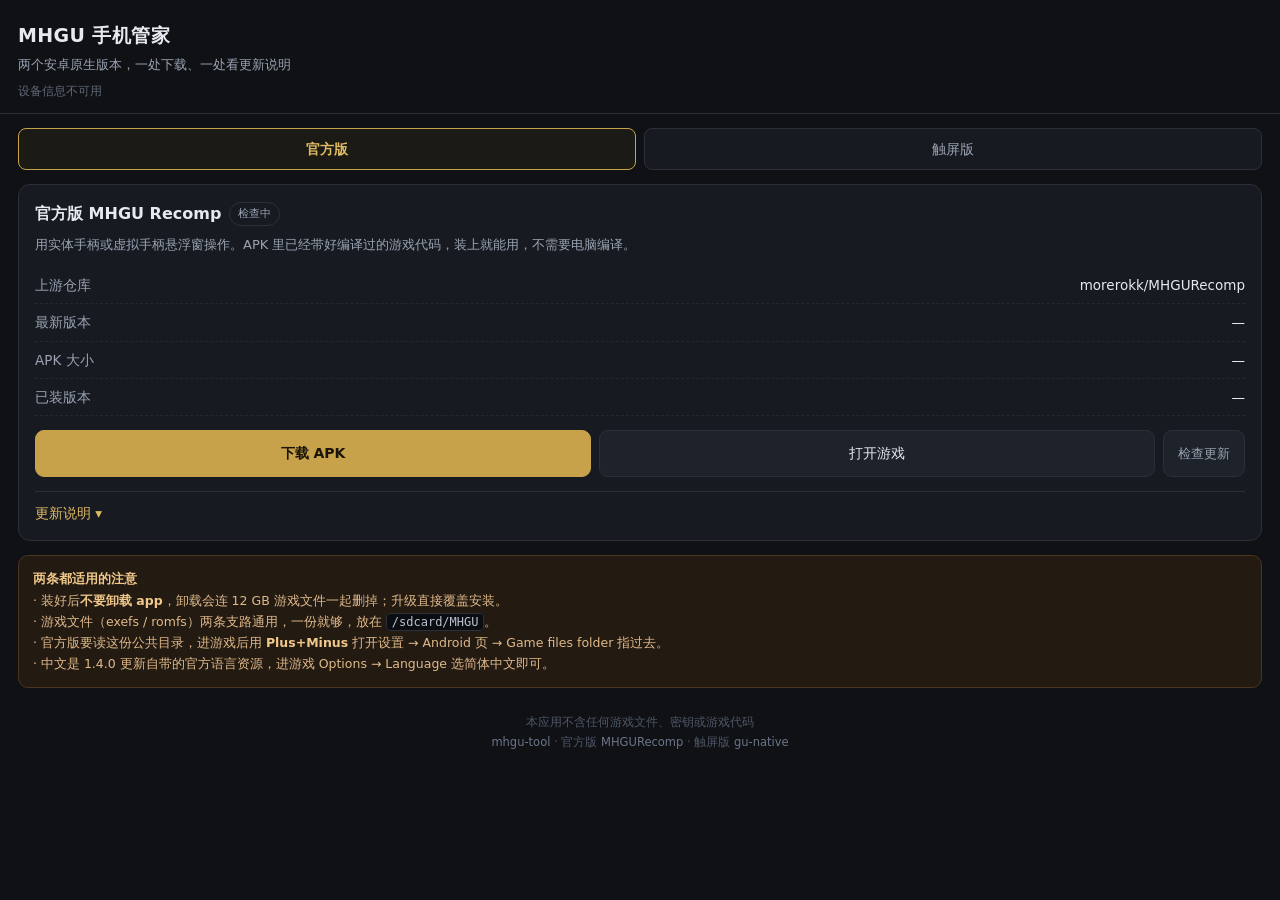
==== app/app/www/index.html @ 44de8ff8 "新增手机端管家 APK（app/） - WebView 壳，40 KB：双分支面板、中文更新说明、下载 APK、游戏文件夹体检、唤起 Termux - 无 Gradle 构建：aapt2 → java" ====
<!DOCTYPE html>
<html lang="zh-CN">
<head>
<meta charset="utf-8">
<meta name="viewport" content="width=device-width,initial-scale=1,viewport-fit=cover">
<title>MHGU 手机管家</title>
<link rel="stylesheet" href="style.css">
</head>
<body>

<div class="hd">
  <h1>MHGU 手机管家</h1>
  <div class="sub">两个安卓原生版本，一处下载、一处看更新说明</div>
  <div class="dev" id="dev">读取设备信息…</div>
</div>

<div class="tabs">
  <div class="tab on" id="tabOfficial" onclick="switchTab('official')">官方版</div>
  <div class="tab" id="tabTouch" onclick="switchTab('touch')">触屏版</div>
</div>

<!-- ==================== 官方版 ==================== -->
<div class="card" id="cardOfficial">
  <div class="title"><b id="offTitle">官方版 MHGU Recomp</b><span class="badge" id="offBadge">检查中</span></div>
  <div class="desc">用实体手柄或虚拟手柄悬浮窗操作。APK 里已经带好编译过的游戏代码，装上就能用，不需要电脑编译。</div>
  <div class="kv"><span>上游仓库</span><span>morerokk/MHGURecomp</span></div>
  <div class="kv"><span>最新版本</span><span id="offVer">—</span></div>
  <div class="kv"><span>APK 大小</span><span id="offSize">—</span></div>
  <div class="kv"><span>已装版本</span><span id="offInstalled">—</span></div>
  <div class="btns">
    <button class="pri" id="offDl" onclick="doDownload('official')">下载 APK</button>
    <button onclick="App.openApp('official')">打开游戏</button>
    <button class="ghost" onclick="checkRelease('official')">检查更新</button>
  </div>
  <div class="notes">
    <summary onclick="toggleNotes('off')">更新说明 ▾</summary>
    <div class="body" id="offNotes" style="display:none"></div>
  </div>
</div>

<!-- ==================== 触屏版 ==================== -->
<div class="card hide" id="cardTouch">
  <div class="title"><b>触屏版 gu-native</b><span class="badge" id="tchBadge">检查中</span></div>
  <div class="desc">完全为手机做的触控：固定摇杆、拖动转视角、怪物锁定、弓弩专用布局、按键可自定义。APK 只有 7 MB，因为它不含游戏代码。</div>
  <div class="kv"><span>上游仓库</span><span>khorne-hub/gu-native</span></div>
  <div class="kv"><span>最新版本</span><span id="tchVer">—</span></div>
  <div class="kv"><span>APK 大小</span><span id="tchSize">—</span></div>
  <div class="kv"><span>已装版本</span><span id="tchInstalled">—</span></div>
  <div class="kv"><span>游戏文件夹</span><span id="tchGameDir">—</span></div>
  <div class="kv"><span>游戏代码 so</span><span id="tchSo">—</span></div>
  <div class="btns">
    <button class="pri" id="tchDl" onclick="doDownload('touch')">下载 APK</button>
    <button onclick="App.openApp('touch')">打开游戏</button>
    <button class="ghost" onclick="checkRelease('touch')">检查更新</button>
  </div>
  <div class="notes">
    <summary onclick="toggleNotes('tch')">更新说明 ▾</summary>
    <div class="body" id="tchNotes" style="display:none"></div>
  </div>
</div>

<!-- ==================== so 编译 ==================== -->
<div class="card hide" id="cardBuild">
  <div class="title"><b>游戏代码（so）</b><span class="badge warn">实验性</span></div>
  <div class="desc">触屏版的 so 必须用你自己的游戏文件生成，不能用别人的。同一版本可一直复用，只有 gu-native 版本更新时才需要重做。</div>
  <div class="kv"><span>so 状态</span><span id="bSo">—</span></div>
  <div class="kv"><span>Termux</span><span id="bTermux">—</span></div>
  <div class="btns">
    <button class="pri" onclick="runTermux()">交给 Termux 编译</button>
    <button class="ghost" onclick="copyScript()">复制脚本</button>
  </div>
  <div class="hint">
    <b style="color:#d69b45">先说清代价：</b>手机编译要把 exefs 翻成 C 再用 clang 编译，实测在 PC 上是 6 分钟，
    手机上通常 40–70 分钟，峰值需要约 3 GB 空闲空间，且会明显发热。编译期间别锁屏。
    如果你有电脑，用 <code>mhgu-tool</code> 编一次再把 so 拷过来更快也更稳。
  </div>
  <details style="margin-top:12px">
    <summary style="cursor:pointer;color:#e0bb63;font-size:13.5px">Termux 准备步骤（点开）</summary>
    <div class="hint" style="margin-top:8px">
      1. 装 Termux（F-Droid 版，不要用 Play 商店的旧版）<br>
      2. Termux 里执行 <code>pkg install -y python clang lz4</code><br>
      3. 新建 <code>~/.termux/termux.properties</code>，写入 <code>allow-external-apps=true</code>，然后执行 <code>termux-reload-settings</code><br>
      4. 回到这里点「交给 Termux 编译」
    </div>
  </details>
  <pre id="scriptBox" style="display:none;margin-top:10px"></pre>
</div>

<div class="warnbox">
  <b>两条都适用的注意</b><br>
  · 装好后<b>不要卸载 app</b>，卸载会连 12 GB 游戏文件一起删掉；升级直接覆盖安装。<br>
  · 游戏文件（exefs / romfs）两条支路通用，一份就够，放在 <code>/sdcard/MHGU</code>。<br>
  · 官方版要读这份公共目录，进游戏后用 <b>Plus+Minus</b> 打开设置 → Android 页 → Game files folder 指过去。<br>
  · 中文是 1.4.0 更新自带的官方语言资源，进游戏 Options → Language 选简体中文即可。
</div>

<div class="foot">
  本应用不含任何游戏文件、密钥或游戏代码<br>
  <a href="https://github.com/biigdrong/mhgu-tool">mhgu-tool</a> ·
  官方版 <a href="https://github.com/morerokk/MHGURecomp">MHGURecomp</a> ·
  触屏版 <a href="https://github.com/khorne-hub/gu-native">gu-native</a>
</div>

<script>
var B = {
  official: { name:"官方版 MHGU Recomp", pkg:"io.github.morerokk.mhgurecomp", repo:"morerokk/MHGURecomp" },
  touch:    { name:"触屏版 gu-native",  pkg:"com.mhgu.recomp",              repo:"khorne-hub/gu-native" }
};
var REL = { official:null, touch:null };
var CUR = "official";

function $(id){ return document.getElementById(id); }
function mb(n){ return n ? (n/1048576).toFixed(1)+" MB" : "—"; }

function switchTab(k){
  CUR = k;
  $("tabOfficial").className = "tab" + (k==="official" ? " on" : "");
  $("tabTouch").className    = "tab" + (k==="touch" ? " on" : "");
  $("cardOfficial").className = "card" + (k==="official" ? "" : " hide");
  $("cardTouch").className    = "card" + (k==="touch" ? "" : " hide");
  $("cardBuild").className    = "card" + (k==="touch" ? "" : " hide");
}

function toggleNotes(p){
  var el = $(p + "Notes");
  el.style.display = el.style.display === "none" ? "block" : "none";
}

/* ---------------- 设备与安装状态 ---------------- */
function boot(){
  try {
    var d = JSON.parse(App.deviceInfo());
    $("dev").textContent = d.brand + " " + d.model + " · Android " + d.release +
      " (" + d.sdk + ") · " + (d.abis||[]).join("/") + " · 剩余 " + d.freeGB + " GB";
  } catch(e) { $("dev").textContent = "设备信息不可用"; }
  refreshInstalled();
  refreshGameDir();
  var hasT = false;
  try { hasT = App.hasTermux(); } catch(e) {}
  $("bTermux").innerHTML = hasT
    ? '<span style="color:#4ea87a">已安装</span>'
    : '<span style="color:#cf5c5c">未安装</span>';
  checkRelease("official");
  checkRelease("touch");
}

function refreshInstalled(){
  try {
    var i = JSON.parse(App.installed());
    var o = i.official || {}, t = i.touch || {};
    $("offInstalled").innerHTML = o.installed
      ? '<span style="color:#4ea87a">已装 v' + o.ver + '</span>' : "未安装";
    $("tchInstalled").innerHTML = t.installed
      ? '<span style="color:#4ea87a">已装 v' + t.ver + '</span>' : "未安装";
    $("offBadge").className = "badge " + (o.installed ? "ok" : "");
    $("offBadge").textContent = o.installed ? "已装" : "未装";
    $("tchBadge").className = "badge " + (t.installed ? "ok" : "");
    $("tchBadge").textContent = t.installed ? "已装" : "未装";
  } catch(e) {}
}

function refreshGameDir(){
  try {
    var g = JSON.parse(App.gameDirState());
    var ok = g.exefs && g.romfs;
    $("tchGameDir").innerHTML = g.exists
      ? (ok ? '<span style="color:#4ea87a">完整</span>' : '<span style="color:#d69b45">不完整</span>')
      : '<span style="color:#cf5c5c">没有</span> ' + g.path;
    $("tchSo").innerHTML = g.so
      ? '<span style="color:#4ea87a">已有 ' + g.soMB + ' MB</span>'
      : '<span style="color:#cf5c5c">缺，需要生成</span>';
    $("bSo").innerHTML = g.so
      ? '<span style="color:#4ea87a">已有 ' + g.soMB + ' MB</span>' + (g.soId ? ' · id ' + g.soId : '')
      : '<span style="color:#cf5c5c">缺</span>';
  } catch(e) {}
}

/* ---------------- 版本查询 ---------------- */
function checkRelease(k){
  try { App.fetchRelease(k); } catch(e) {}
}

window.__onRelease = function(branch, r){
  REL[branch] = r;
  var pf = branch === "official" ? "off" : "tch";
  if (!r.ok){
    $(pf + "Ver").innerHTML = '<span style="color:#cf5c5c">查询失败</span>';
    $(pf + "Notes").innerHTML = "取不到 GitHub 数据：" + (r.error||"") +
      "\n\n可以点「下载 APK」直接下最新版，或到浏览器打开仓库页面。";
    return;
  }
  var apk = (r.assets && r.assets[0]) || null;
  $(pf + "Ver").innerHTML = r.tag + (r.prerelease ? ' <span class="badge warn">预发布</span>' : '');
  $(pf + "Size").textContent = apk ? mb(apk.size) : "—";
  var zh = branch === "official" ? ZH_OFFICIAL : ZH_TOUCH;
  $(pf + "Notes").innerHTML = '<div class="zh">' + zh + '</div>' + esc(r.notes || "（这个版本没有写说明）");
  var btn = $(pf === "off" ? "offDl" : "tchDl");
  btn.disabled = !apk;
  btn.textContent = apk ? ("下载 " + r.tag) : "暂无 APK";
};

function esc(s){
  return String(s).replace(/&/g,"&amp;").replace(/</g,"&lt;").replace(/>/g,"&gt;");
}

/* ---------------- 下载 ---------------- */
function doDownload(branch){
  var r = REL[branch];
  if (!r || !r.ok || !r.assets || !r.assets.length){
    App.toast("还没拿到版本信息，稍等或先检查更新");
    return;
  }
  var a = r.assets[0];
  App.downloadApk(a.url, a.name);
  $("offDl").disabled = $("tchDl").disabled = true;
}

window.__onDownload = function(r){
  $("offDl").disabled = $("tchDl").disabled = false;
  if (r.ok){
    App.toast("已开始下载 " + r.name + "，看通知栏进度");
  } else {
    App.toast("下载失败：" + (r.error||""));
  }
};

/* ---------------- Termux 编译 ---------------- */
function buildScript(){
  return [
    "set -e",
    "echo '== MHGU so 编译开始 =='",
    "command -v clang >/dev/null 2>&1 || pkg install -y clang python lz4",
    "python -c 'import lz4' 2>/dev/null || pip install lz4",
    "[ -d ~/gu-native ] || (cd ~ && curl -sLO https://github.com/khorne-hub/gu-native/archive/refs/heads/main.zip && unzip -oq main.zip && mv gu-native-main gu-native && rm -f main.zip)",
    "cd ~/gu-native",
    "echo '阶段 1/2：把 ARM 代码翻成 C（最慢，耐心等）'",
    "python tools/gen.py sdk /sdcard/MHGU/exefs/sdk 0x02400000 /sdcard/MHGU/_gen/sdk --hle runtime/hle/hle_symbols.txt",
    "python tools/gen.py main /sdcard/MHGU/exefs/main 0x00200000 /sdcard/MHGU/_gen/main",
    "echo '阶段 2/2：clang 编译（同样很久）'",
    "echo '提示：官方 build_game.py 只认 x86_64 主机，所以这里用 Termux 自带 clang 手工编译'",
    "echo '如需完整参数与链接步骤，见 https://github.com/biigdrong/mhgu-tool 的 README'",
    "echo '== 生成到 /sdcard/MHGU/_gen，若你不想手工完成剩余编译，请在 PC 上用 mhgu-tool 走一遍 =='"
  ].join("\n");
}

function runTermux(){
  App.runInTermux(buildScript());
}

function copyScript(){
  var s = buildScript();
  $("scriptBox").style.display = "block";
  $("scriptBox").textContent = s;
  App.copyToClipboard(s);
}

var ZH_OFFICIAL = "本版要点（中文摘要）：安卓端新增两种取文件方式——把文件导入 app 私有目录，或直接读取你选的文件夹（SD 卡、U 盘都行，不占双份空间）；新增 Android 设置页，可导入导出存档、单独指定存档目录、导入 mod 压缩包、随时更换游戏文件夹；崩溃时可直接分享 log.txt；容错 Linux 下 Yuzu 解出的大写 NativeNX 目录；mod 支持只替换 .arc 里的部分条目；新增 Android TV / Shield TV 支持。";
var ZH_TOUCH = "本版要点（中文摘要）：修复小怪同步相关的联机问题；修复伤害显示等 Forge mod 导致的崩溃；新增 module 机制，让 mod 能以原生方式扩展运行时（为 FSR 4 之类铺路）。触控本身包含固定摇杆、全屏拖动转视角、怪物锁定跟随、弓弩专用布局、物品栏滑动、狩猎技面板、按键编辑器与自定义组合键。";

boot();
</script>
</body>
</html>
---- app/app/www/style.css ----
:root{
  --bg:#0f1115; --panel:#171a21; --panel2:#1e222b; --line:#2a2f3a;
  --text:#e6e9ef; --dim:#9aa3b2; --accent:#c8a24a; --accent2:#e0bb63;
  --ok:#4ea87a; --bad:#cf5c5c; --warn:#d69b45;
}
*{box-sizing:border-box;-webkit-tap-highlight-color:transparent}
html,body{margin:0;padding:0;background:var(--bg);color:var(--text);overflow-x:hidden;
  font:15px/1.65 -apple-system,"Noto Sans SC","Microsoft YaHei",system-ui,sans-serif}
body{padding:0 0 40px}
.hd{padding:20px 18px 12px;border-bottom:1px solid var(--line)}
.hd h1{font-size:19px;margin:0 0 4px;font-weight:600;letter-spacing:.4px}
.hd .sub{color:var(--dim);font-size:12.5px}
.hd .dev{color:#5f6877;font-size:11.5px;margin-top:6px}

.tabs{display:flex;gap:8px;padding:14px 18px 0}
.tab{flex:1;text-align:center;padding:9px 6px;border-radius:8px;border:1px solid var(--line);
  background:var(--panel);color:var(--dim);font-size:13.5px;cursor:pointer;transition:.15s}
.tab.on{background:#1b1a15;border-color:var(--accent);color:var(--accent2);font-weight:600}

.card{margin:14px 18px;background:var(--panel);border:1px solid var(--line);border-radius:12px;padding:16px}
.card.hide{display:none}
.title{display:flex;align-items:center;gap:8px;margin-bottom:6px}
.title b{font-size:16px;font-weight:600}
.badge{font-size:11px;padding:2px 8px;border-radius:99px;border:1px solid var(--line);color:var(--dim)}
.badge.ok{border-color:var(--ok);color:var(--ok)}
.badge.bad{border-color:var(--bad);color:var(--bad)}
.badge.warn{border-color:var(--warn);color:var(--warn)}
.desc{color:var(--dim);font-size:13px;margin:2px 0 12px}

.kv{display:flex;justify-content:space-between;gap:12px;padding:7px 0;
  border-bottom:1px dashed #232833;font-size:13.5px}
.kv:last-child{border-bottom:none}
.kv span:first-child{color:var(--dim);flex:0 0 auto}
.kv span:last-child{flex:1 1 auto;min-width:0;text-align:right;word-break:break-all;overflow-wrap:anywhere}

.btns{display:flex;gap:8px;flex-wrap:wrap;margin-top:14px}
button{flex:1;min-width:104px;padding:11px 12px;border-radius:9px;border:1px solid var(--line);
  background:var(--panel2);color:var(--text);font:inherit;font-size:14px;cursor:pointer;transition:.15s}
button:active{transform:scale(.985)}
button.pri{background:var(--accent);border-color:var(--accent);color:#1a1508;font-weight:600}
button.ghost{flex:0 0 auto;min-width:0;padding:9px 14px;font-size:13px;color:var(--dim)}
button:disabled{opacity:.45}

.notes{margin-top:14px;border-top:1px solid var(--line);padding-top:10px}
.notes summary{cursor:pointer;color:var(--accent2);font-size:13.5px;outline:none}
.notes .body{font-size:13px;color:#b9c2d0;margin-top:8px;white-space:pre-wrap;word-break:break-word}
.notes .zh{background:#14171d;border-left:2px solid var(--accent);padding:8px 10px;border-radius:0 6px 6px 0;
  margin-bottom:8px;font-size:13px;color:#cdd4de}

.warnbox{margin:14px 18px;padding:12px 14px;border-radius:10px;background:#231a12;
  border:1px solid #4a3620;color:#e0b98a;font-size:12.5px;line-height:1.7}
.warnbox b{color:#f0c88a}

.hint{color:var(--dim);font-size:12px;margin-top:8px;line-height:1.6}
code{background:#0b0d11;border:1px solid var(--line);border-radius:4px;padding:1px 5px;
  font:12px/1.5 "Cascadia Mono",Consolas,monospace;color:#b9c2d0}
pre{background:#0b0d11;border:1px solid var(--line);border-radius:8px;padding:10px;overflow:auto;
  font:11.5px/1.55 "Cascadia Mono",Consolas,monospace;color:#b9c2d0;white-space:pre-wrap;word-break:break-all}

.spin{display:inline-block;width:12px;height:12px;border:2px solid #3a4152;border-top-color:var(--accent);
  border-radius:50%;animation:sp .8s linear infinite;vertical-align:-2px;margin-right:6px}
@keyframes sp{to{transform:rotate(360deg)}}

.foot{color:#4e5666;font-size:11.5px;text-align:center;margin:24px 18px 0;line-height:1.8}
.foot a{color:#6b7688;text-decoration:none}
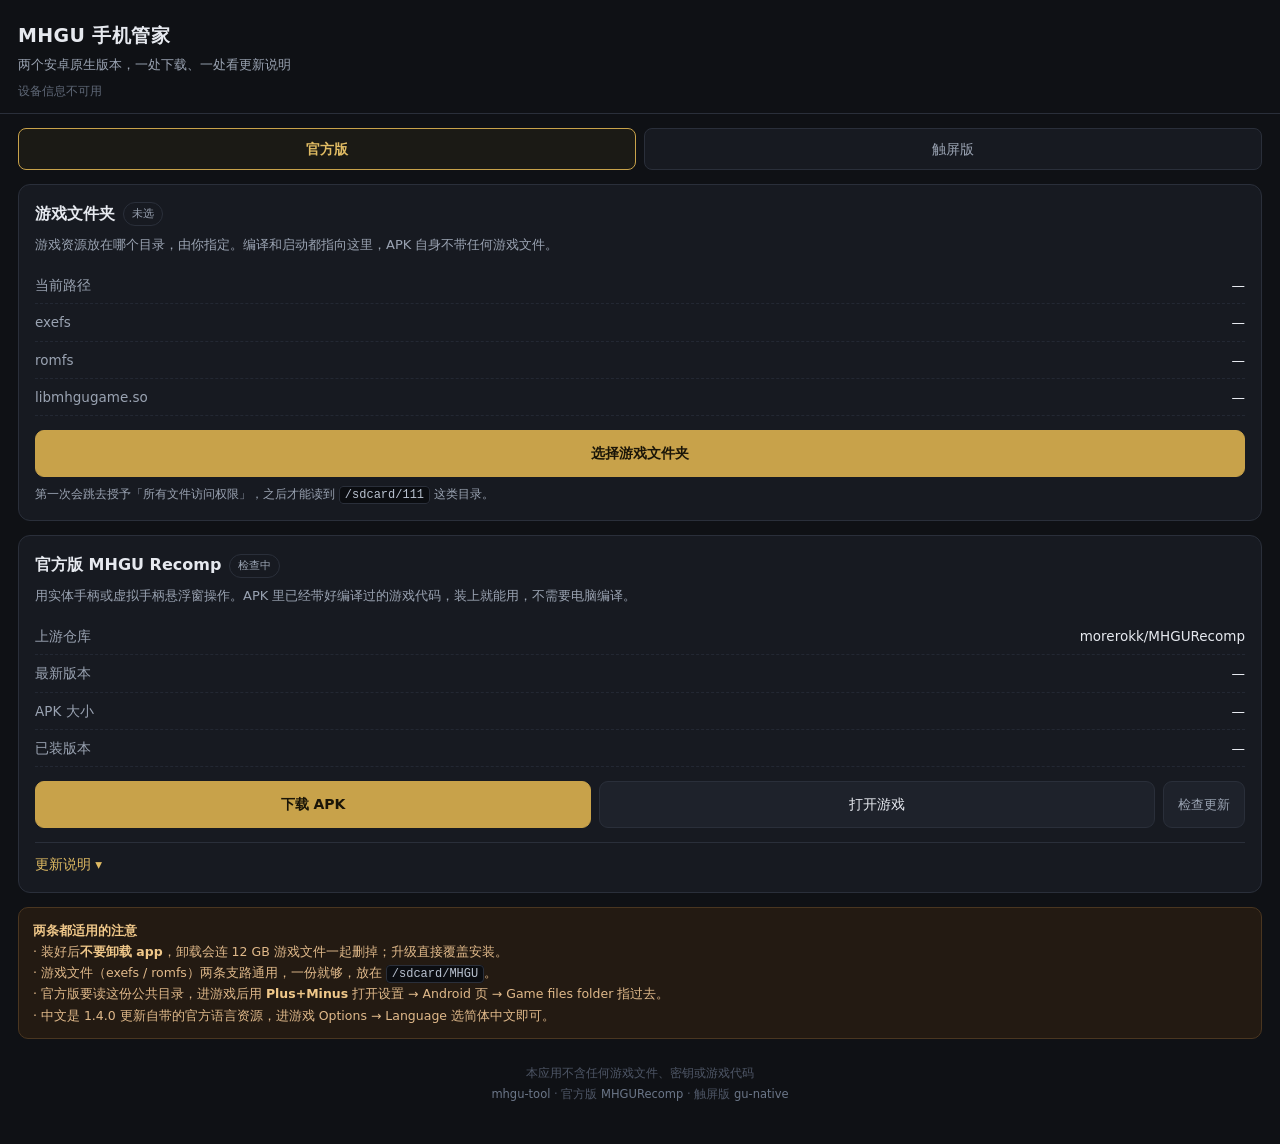
==== commit 2d2e5735: "编译脚本自适应上游 + 管家支持自选游戏文件夹 编译脚本： - 不再硬编码 ID_FILES/ID_FLAGS/CFLAGS，改为动态加载上游 tools/build_game.py，   直接调它的" ====
--- a/app/app/www/index.html
+++ b/app/app/www/index.html
@@ -17,6 +17,20 @@
 <div class="tabs">
   <div class="tab on" id="tabOfficial" onclick="switchTab('official')">官方版</div>
   <div class="tab" id="tabTouch" onclick="switchTab('touch')">触屏版</div>
+</div>
+
+<!-- ==================== 游戏文件夹 ==================== -->
+<div class="card" id="cardDir">
+  <div class="title"><b>游戏文件夹</b><span class="badge" id="dirBadge">未选</span></div>
+  <div class="desc">游戏资源放在哪个目录，由你指定。编译和启动都指向这里，APK 自身不带任何游戏文件。</div>
+  <div class="kv"><span>当前路径</span><span id="dirPath">—</span></div>
+  <div class="kv"><span>exefs</span><span id="dirExefs">—</span></div>
+  <div class="kv"><span>romfs</span><span id="dirRomfs">—</span></div>
+  <div class="kv"><span>libmhgugame.so</span><span id="dirSo">—</span></div>
+  <div class="btns">
+    <button class="pri" onclick="pickDir()">选择游戏文件夹</button>
+  </div>
+  <div class="hint">第一次会跳去授予「所有文件访问权限」，之后才能读到 <code>/sdcard/111</code> 这类目录。</div>
 </div>
 
 <!-- ==================== 官方版 ==================== -->
@@ -61,8 +75,8 @@
 
 <!-- ==================== so 编译 ==================== -->
 <div class="card hide" id="cardBuild">
-  <div class="title"><b>游戏代码（so）</b><span class="badge warn">实验性</span></div>
-  <div class="desc">触屏版的 so 必须用你自己的游戏文件生成，不能用别人的。同一版本可一直复用，只有 gu-native 版本更新时才需要重做。</div>
+  <div class="title"><b>游戏代码（so）</b><span class="badge warn">手机上编译</span></div>
+  <div class="desc">触屏版的 so 必须用你自己的游戏文件生成，不能用别人的。同一版本可一直复用，只有 gu-native 换版本时才需要重做。</div>
   <div class="kv"><span>so 状态</span><span id="bSo">—</span></div>
   <div class="kv"><span>Termux</span><span id="bTermux">—</span></div>
   <div class="btns">
@@ -70,17 +84,19 @@
     <button class="ghost" onclick="copyScript()">复制脚本</button>
   </div>
   <div class="hint">
-    <b style="color:#d69b45">先说清代价：</b>手机编译要把 exefs 翻成 C 再用 clang 编译，实测在 PC 上是 6 分钟，
-    手机上通常 40–70 分钟，峰值需要约 3 GB 空闲空间，且会明显发热。编译期间别锁屏。
-    如果你有电脑，用 <code>mhgu-tool</code> 编一次再把 so 拷过来更快也更稳。
+    <b style="color:#d69b45">先说清代价：</b>手机编译要把 exefs 翻成 C 再用 clang 编译，PC 上是 6 分钟，
+    手机上通常 40–70 分钟，峰值约需 3 GB 空间，会明显发热。脚本已加 <code>termux-wake-lock</code>，
+    编译期间别锁屏。<br>
+    如果你有电脑，用 <code>mhgu-tool</code> 编一次再把 so 拷过来更快：那边用 NDK 的 x86_64 宿主工具链，
+    手机这边用 Termux 的 aarch64 宿主 clang，两条路产出的 so 等价。
   </div>
   <details style="margin-top:12px">
     <summary style="cursor:pointer;color:#e0bb63;font-size:13.5px">Termux 准备步骤（点开）</summary>
     <div class="hint" style="margin-top:8px">
       1. 装 Termux（F-Droid 版，不要用 Play 商店的旧版）<br>
-      2. Termux 里执行 <code>pkg install -y python clang lz4</code><br>
-      3. 新建 <code>~/.termux/termux.properties</code>，写入 <code>allow-external-apps=true</code>，然后执行 <code>termux-reload-settings</code><br>
-      4. 回到这里点「交给 Termux 编译」
+      2. 新建 <code>~/.termux/termux.properties</code>，写入 <code>allow-external-apps=true</code>，再执行 <code>termux-reload-settings</code><br>
+      3. 回到这里点「交给 Termux 编译」，依赖（python / clang / lz4 / unzip）脚本会自己装<br>
+      4. 编译产物直接写到 <code>/sdcard/MHGU</code>，回来刷新即可看到
     </div>
   </details>
   <pre id="scriptBox" style="display:none;margin-top:10px"></pre>
@@ -162,18 +178,31 @@
 function refreshGameDir(){
   try {
     var g = JSON.parse(App.gameDirState());
-    var ok = g.exefs && g.romfs;
-    $("tchGameDir").innerHTML = g.exists
-      ? (ok ? '<span style="color:#4ea87a">完整</span>' : '<span style="color:#d69b45">不完整</span>')
-      : '<span style="color:#cf5c5c">没有</span> ' + g.path;
-    $("tchSo").innerHTML = g.so
-      ? '<span style="color:#4ea87a">已有 ' + g.soMB + ' MB</span>'
-      : '<span style="color:#cf5c5c">缺，需要生成</span>';
+    window.__gameDir = g.path || "/sdcard/111/MHGU";
+    var okAll = g.exefs && g.romfs && g.so;
+    $("dirPath").textContent = g.path || "—";
+    $("dirBadge").className = "badge " + (okAll ? "ok" : (g.chosen ? "warn" : ""));
+    $("dirBadge").textContent = okAll ? "完整" : (g.chosen ? "不完整" : "未选");
+    $("dirExefs").innerHTML = g.exefs ? '<span style="color:#4ea87a">有</span>' : '<span style="color:#cf5c5c">缺</span>';
+    $("dirRomfs").innerHTML = g.romfs ? '<span style="color:#4ea87a">有</span>' : '<span style="color:#cf5c5c">缺</span>';
+    $("dirSo").innerHTML = g.so ? '<span style="color:#4ea87a">' + g.soMB + ' MB</span>' : '<span style="color:#cf5c5c">缺，需要生成</span>';
+    $("tchGameDir").textContent = g.path || "—";
+    $("tchSo").innerHTML = g.so ? '<span style="color:#4ea87a">已有 ' + g.soMB + ' MB</span>' : '<span style="color:#cf5c5c">缺</span>';
     $("bSo").innerHTML = g.so
-      ? '<span style="color:#4ea87a">已有 ' + g.soMB + ' MB</span>' + (g.soId ? ' · id ' + g.soId : '')
+      ? '<span style="color:#4ea87a">' + g.soMB + ' MB</span>' + (g.soId ? ' · ' + g.soId : '')
       : '<span style="color:#cf5c5c">缺</span>';
   } catch(e) {}
 }
+
+function pickDir(){
+  try { App.pickGameDir(); } catch(e) { alert("桥未就绪：" + e); }
+}
+
+window.__onGameDir = function(r){
+  if (!r || !r.ok) return;
+  try { App.toast("已选定 " + r.path); } catch(e) {}
+  refreshGameDir();
+};
 
 /* ---------------- 版本查询 ---------------- */
 function checkRelease(k){
@@ -229,17 +258,18 @@
   return [
     "set -e",
     "echo '== MHGU so 编译开始 =='",
-    "command -v clang >/dev/null 2>&1 || pkg install -y clang python lz4",
-    "python -c 'import lz4' 2>/dev/null || pip install lz4",
-    "[ -d ~/gu-native ] || (cd ~ && curl -sLO https://github.com/khorne-hub/gu-native/archive/refs/heads/main.zip && unzip -oq main.zip && mv gu-native-main gu-native && rm -f main.zip)",
+    "pkg install -y python clang lz4 unzip",
+    "termux-wake-lock",
+    "python -c 'import lz4' 2>/dev/null || pip install --quiet lz4",
+    "if [ ! -d ~/gu-native ]; then",
+    "  cd ~ && curl -sLO https://github.com/khorne-hub/gu-native/archive/refs/heads/main.zip",
+    "  unzip -oq main.zip && mv gu-native-main gu-native && rm -f main.zip",
+    "fi",
+    "curl -sL https://raw.githubusercontent.com/biigdrong/mhgu-tool/main/app/tools/build_android.py -o ~/gu-native/tools/build_android.py",
     "cd ~/gu-native",
-    "echo '阶段 1/2：把 ARM 代码翻成 C（最慢，耐心等）'",
-    "python tools/gen.py sdk /sdcard/MHGU/exefs/sdk 0x02400000 /sdcard/MHGU/_gen/sdk --hle runtime/hle/hle_symbols.txt",
-    "python tools/gen.py main /sdcard/MHGU/exefs/main 0x00200000 /sdcard/MHGU/_gen/main",
-    "echo '阶段 2/2：clang 编译（同样很久）'",
-    "echo '提示：官方 build_game.py 只认 x86_64 主机，所以这里用 Termux 自带 clang 手工编译'",
-    "echo '如需完整参数与链接步骤，见 https://github.com/biigdrong/mhgu-tool 的 README'",
-    "echo '== 生成到 /sdcard/MHGU/_gen，若你不想手工完成剩余编译，请在 PC 上用 mhgu-tool 走一遍 =='"
+    "python tools/build_android.py " + (window.__gameDir || "/sdcard/111/MHGU") + " --jobs 6",
+    "termux-wake-unlock",
+    "echo '== 完成，回到管家刷新 so 状态 =='"
   ].join("\n");
 }
 
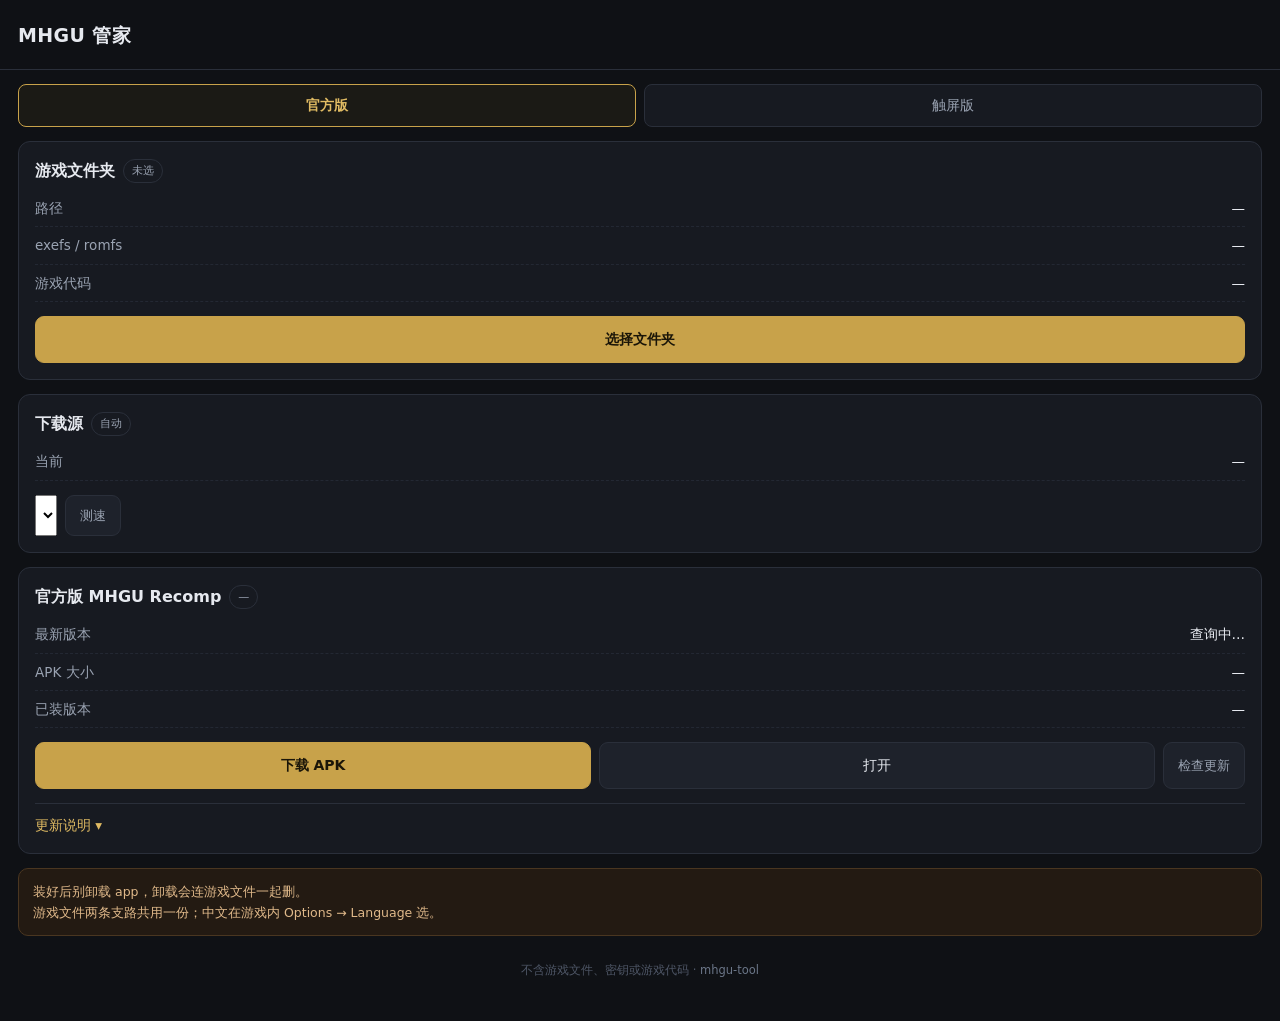
==== commit 5c64a866: "内置工具链：彻底去掉 Termux，加下载源镜像与对象缓存 编译改为在 App 自己的进程里跑： - 可执行文件以 lib/arm64-v8a/libX.so 打包（Android 10+ 只允许 n" ====
--- a/app/app/www/index.html
+++ b/app/app/www/index.html
@@ -3,15 +3,14 @@
 <head>
 <meta charset="utf-8">
 <meta name="viewport" content="width=device-width,initial-scale=1,viewport-fit=cover">
-<title>MHGU 手机管家</title>
+<title>MHGU 管家</title>
 <link rel="stylesheet" href="style.css">
 </head>
 <body>
 
 <div class="hd">
-  <h1>MHGU 手机管家</h1>
-  <div class="sub">两个安卓原生版本，一处下载、一处看更新说明</div>
-  <div class="dev" id="dev">读取设备信息…</div>
+  <h1>MHGU 管家</h1>
+  <div class="dev" id="dev">读取设备…</div>
 </div>
 
 <div class="tabs">
@@ -19,31 +18,31 @@
   <div class="tab" id="tabTouch" onclick="switchTab('touch')">触屏版</div>
 </div>
 
-<!-- ==================== 游戏文件夹 ==================== -->
 <div class="card" id="cardDir">
   <div class="title"><b>游戏文件夹</b><span class="badge" id="dirBadge">未选</span></div>
-  <div class="desc">游戏资源放在哪个目录，由你指定。编译和启动都指向这里，APK 自身不带任何游戏文件。</div>
-  <div class="kv"><span>当前路径</span><span id="dirPath">—</span></div>
-  <div class="kv"><span>exefs</span><span id="dirExefs">—</span></div>
-  <div class="kv"><span>romfs</span><span id="dirRomfs">—</span></div>
-  <div class="kv"><span>libmhgugame.so</span><span id="dirSo">—</span></div>
+  <div class="kv"><span>路径</span><span id="dirPath">—</span></div>
+  <div class="kv"><span>exefs / romfs</span><span id="dirRes">—</span></div>
+  <div class="kv"><span>游戏代码</span><span id="dirSo">—</span></div>
+  <div class="btns"><button class="pri" onclick="pickDir()">选择文件夹</button></div>
+</div>
+
+<div class="card" id="cardMirror">
+  <div class="title"><b>下载源</b><span class="badge" id="mirBadge">自动</span></div>
+  <div class="kv"><span>当前</span><span id="mirNow">—</span></div>
   <div class="btns">
-    <button class="pri" onclick="pickDir()">选择游戏文件夹</button>
-  </div>
-  <div class="hint">第一次会跳去授予「所有文件访问权限」，之后才能读到 <code>/sdcard/111</code> 这类目录。</div>
-</div>
-
-<!-- ==================== 官方版 ==================== -->
+    <select id="mirSel" onchange="setMirror(this.value)"></select>
+    <button class="ghost" onclick="testMirrors()">测速</button>
+  </div>
+</div>
+
 <div class="card" id="cardOfficial">
-  <div class="title"><b id="offTitle">官方版 MHGU Recomp</b><span class="badge" id="offBadge">检查中</span></div>
-  <div class="desc">用实体手柄或虚拟手柄悬浮窗操作。APK 里已经带好编译过的游戏代码，装上就能用，不需要电脑编译。</div>
-  <div class="kv"><span>上游仓库</span><span>morerokk/MHGURecomp</span></div>
-  <div class="kv"><span>最新版本</span><span id="offVer">—</span></div>
+  <div class="title"><b>官方版 MHGU Recomp</b><span class="badge" id="offBadge">—</span></div>
+  <div class="kv"><span>最新版本</span><span id="offVer">查询中…</span></div>
   <div class="kv"><span>APK 大小</span><span id="offSize">—</span></div>
   <div class="kv"><span>已装版本</span><span id="offInstalled">—</span></div>
   <div class="btns">
     <button class="pri" id="offDl" onclick="doDownload('official')">下载 APK</button>
-    <button onclick="App.openApp('official')">打开游戏</button>
+    <button onclick="App.openApp('official')">打开</button>
     <button class="ghost" onclick="checkRelease('official')">检查更新</button>
   </div>
   <div class="notes">
@@ -52,19 +51,14 @@
   </div>
 </div>
 
-<!-- ==================== 触屏版 ==================== -->
 <div class="card hide" id="cardTouch">
-  <div class="title"><b>触屏版 gu-native</b><span class="badge" id="tchBadge">检查中</span></div>
-  <div class="desc">完全为手机做的触控：固定摇杆、拖动转视角、怪物锁定、弓弩专用布局、按键可自定义。APK 只有 7 MB，因为它不含游戏代码。</div>
-  <div class="kv"><span>上游仓库</span><span>khorne-hub/gu-native</span></div>
-  <div class="kv"><span>最新版本</span><span id="tchVer">—</span></div>
+  <div class="title"><b>触屏版 gu-native</b><span class="badge" id="tchBadge">—</span></div>
+  <div class="kv"><span>最新版本</span><span id="tchVer">查询中…</span></div>
   <div class="kv"><span>APK 大小</span><span id="tchSize">—</span></div>
   <div class="kv"><span>已装版本</span><span id="tchInstalled">—</span></div>
-  <div class="kv"><span>游戏文件夹</span><span id="tchGameDir">—</span></div>
-  <div class="kv"><span>游戏代码 so</span><span id="tchSo">—</span></div>
   <div class="btns">
     <button class="pri" id="tchDl" onclick="doDownload('touch')">下载 APK</button>
-    <button onclick="App.openApp('touch')">打开游戏</button>
+    <button onclick="App.openApp('touch')">打开</button>
     <button class="ghost" onclick="checkRelease('touch')">检查更新</button>
   </div>
   <div class="notes">
@@ -73,54 +67,34 @@
   </div>
 </div>
 
-<!-- ==================== so 编译 ==================== -->
 <div class="card hide" id="cardBuild">
-  <div class="title"><b>游戏代码（so）</b><span class="badge warn">手机上编译</span></div>
-  <div class="desc">触屏版的 so 必须用你自己的游戏文件生成，不能用别人的。同一版本可一直复用，只有 gu-native 换版本时才需要重做。</div>
-  <div class="kv"><span>so 状态</span><span id="bSo">—</span></div>
-  <div class="kv"><span>Termux</span><span id="bTermux">—</span></div>
+  <div class="title"><b>游戏代码</b><span class="badge" id="bBadge">未开始</span></div>
+  <div class="kv"><span>当前状态</span><span id="bSo">—</span></div>
+  <div class="kv"><span>阶段</span><span id="bStage">—</span></div>
+  <div class="prog"><i id="bBar"></i></div>
   <div class="btns">
-    <button class="pri" onclick="runTermux()">交给 Termux 编译</button>
-    <button class="ghost" onclick="copyScript()">复制脚本</button>
-  </div>
-  <div class="hint">
-    <b style="color:#d69b45">先说清代价：</b>手机编译要把 exefs 翻成 C 再用 clang 编译，PC 上是 6 分钟，
-    手机上通常 40–70 分钟，峰值约需 3 GB 空间，会明显发热。脚本已加 <code>termux-wake-lock</code>，
-    编译期间别锁屏。<br>
-    如果你有电脑，用 <code>mhgu-tool</code> 编一次再把 so 拷过来更快：那边用 NDK 的 x86_64 宿主工具链，
-    手机这边用 Termux 的 aarch64 宿主 clang，两条路产出的 so 等价。
-  </div>
-  <details style="margin-top:12px">
-    <summary style="cursor:pointer;color:#e0bb63;font-size:13.5px">Termux 准备步骤（点开）</summary>
-    <div class="hint" style="margin-top:8px">
-      1. 装 Termux（F-Droid 版，不要用 Play 商店的旧版）<br>
-      2. 新建 <code>~/.termux/termux.properties</code>，写入 <code>allow-external-apps=true</code>，再执行 <code>termux-reload-settings</code><br>
-      3. 回到这里点「交给 Termux 编译」，依赖（python / clang / lz4 / unzip）脚本会自己装<br>
-      4. 编译产物直接写到 <code>/sdcard/MHGU</code>，回来刷新即可看到
-    </div>
-  </details>
-  <pre id="scriptBox" style="display:none;margin-top:10px"></pre>
+    <button class="pri" id="bBtn" onclick="startBuild()">编译</button>
+    <button class="ghost" onclick="showLog()">日志</button>
+  </div>
+  <pre id="bLog" style="display:none;margin-top:10px"></pre>
+  <div class="kv" style="margin-top:10px"><span>源码</span><span id="srcState">—</span></div>
+  <div class="btns"><button class="ghost" onclick="updSource()">更新源码</button></div>
 </div>
 
 <div class="warnbox">
-  <b>两条都适用的注意</b><br>
-  · 装好后<b>不要卸载 app</b>，卸载会连 12 GB 游戏文件一起删掉；升级直接覆盖安装。<br>
-  · 游戏文件（exefs / romfs）两条支路通用，一份就够，放在 <code>/sdcard/MHGU</code>。<br>
-  · 官方版要读这份公共目录，进游戏后用 <b>Plus+Minus</b> 打开设置 → Android 页 → Game files folder 指过去。<br>
-  · 中文是 1.4.0 更新自带的官方语言资源，进游戏 Options → Language 选简体中文即可。
+  装好后别卸载 app，卸载会连游戏文件一起删。<br>
+  游戏文件两条支路共用一份；中文在游戏内 Options → Language 选。
 </div>
 
 <div class="foot">
-  本应用不含任何游戏文件、密钥或游戏代码<br>
-  <a href="https://github.com/biigdrong/mhgu-tool">mhgu-tool</a> ·
-  官方版 <a href="https://github.com/morerokk/MHGURecomp">MHGURecomp</a> ·
-  触屏版 <a href="https://github.com/khorne-hub/gu-native">gu-native</a>
+  不含游戏文件、密钥或游戏代码 ·
+  <a href="https://github.com/biigdrong/mhgu-tool">mhgu-tool</a>
 </div>
 
 <script>
 var B = {
-  official: { name:"官方版 MHGU Recomp", pkg:"io.github.morerokk.mhgurecomp", repo:"morerokk/MHGURecomp" },
-  touch:    { name:"触屏版 gu-native",  pkg:"com.mhgu.recomp",              repo:"khorne-hub/gu-native" }
+  official: { pkg:"io.github.morerokk.mhgurecomp" },
+  touch:    { pkg:"com.mhgu.recomp" }
 };
 var REL = { official:null, touch:null };
 var CUR = "official";
@@ -135,6 +109,7 @@
   $("cardOfficial").className = "card" + (k==="official" ? "" : " hide");
   $("cardTouch").className    = "card" + (k==="touch" ? "" : " hide");
   $("cardBuild").className    = "card" + (k==="touch" ? "" : " hide");
+  if (k==="touch") refreshEngine();
 }
 
 function toggleNotes(p){
@@ -142,20 +117,13 @@
   el.style.display = el.style.display === "none" ? "block" : "none";
 }
 
-/* ---------------- 设备与安装状态 ---------------- */
 function boot(){
   try {
     var d = JSON.parse(App.deviceInfo());
-    $("dev").textContent = d.brand + " " + d.model + " · Android " + d.release +
-      " (" + d.sdk + ") · " + (d.abis||[]).join("/") + " · 剩余 " + d.freeGB + " GB";
-  } catch(e) { $("dev").textContent = "设备信息不可用"; }
+    $("dev").textContent = d.model + " · Android " + d.release + " · " + d.freeGB + " GB 可用";
+  } catch(e) { $("dev").textContent = ""; }
   refreshInstalled();
   refreshGameDir();
-  var hasT = false;
-  try { hasT = App.hasTermux(); } catch(e) {}
-  $("bTermux").innerHTML = hasT
-    ? '<span style="color:#4ea87a">已安装</span>'
-    : '<span style="color:#cf5c5c">未安装</span>';
   checkRelease("official");
   checkRelease("touch");
 }
@@ -164,10 +132,8 @@
   try {
     var i = JSON.parse(App.installed());
     var o = i.official || {}, t = i.touch || {};
-    $("offInstalled").innerHTML = o.installed
-      ? '<span style="color:#4ea87a">已装 v' + o.ver + '</span>' : "未安装";
-    $("tchInstalled").innerHTML = t.installed
-      ? '<span style="color:#4ea87a">已装 v' + t.ver + '</span>' : "未安装";
+    $("offInstalled").innerHTML = o.installed ? '<span style="color:#4ea87a">v' + o.ver + '</span>' : "未安装";
+    $("tchInstalled").innerHTML = t.installed ? '<span style="color:#4ea87a">v' + t.ver + '</span>' : "未安装";
     $("offBadge").className = "badge " + (o.installed ? "ok" : "");
     $("offBadge").textContent = o.installed ? "已装" : "未装";
     $("tchBadge").className = "badge " + (t.installed ? "ok" : "");
@@ -178,25 +144,22 @@
 function refreshGameDir(){
   try {
     var g = JSON.parse(App.gameDirState());
-    window.__gameDir = g.path || "/sdcard/111/MHGU";
-    var okAll = g.exefs && g.romfs && g.so;
+    window.__gameDir = g.path || "";
     $("dirPath").textContent = g.path || "—";
-    $("dirBadge").className = "badge " + (okAll ? "ok" : (g.chosen ? "warn" : ""));
-    $("dirBadge").textContent = okAll ? "完整" : (g.chosen ? "不完整" : "未选");
-    $("dirExefs").innerHTML = g.exefs ? '<span style="color:#4ea87a">有</span>' : '<span style="color:#cf5c5c">缺</span>';
-    $("dirRomfs").innerHTML = g.romfs ? '<span style="color:#4ea87a">有</span>' : '<span style="color:#cf5c5c">缺</span>';
-    $("dirSo").innerHTML = g.so ? '<span style="color:#4ea87a">' + g.soMB + ' MB</span>' : '<span style="color:#cf5c5c">缺，需要生成</span>';
-    $("tchGameDir").textContent = g.path || "—";
-    $("tchSo").innerHTML = g.so ? '<span style="color:#4ea87a">已有 ' + g.soMB + ' MB</span>' : '<span style="color:#cf5c5c">缺</span>';
+    var okRes = g.exefs && g.romfs;
+    $("dirBadge").className = "badge " + (okRes && g.so ? "ok" : (okRes ? "warn" : ""));
+    $("dirBadge").textContent = !okRes ? "缺资源" : (g.so ? "完整" : "缺代码");
+    $("dirRes").innerHTML = okRes ? '<span style="color:#4ea87a">齐全</span>'
+      : '<span style="color:#cf5c5c">' + (g.exefs ? "缺 romfs" : "缺 exefs") + '</span>';
+    $("dirSo").innerHTML = g.so ? '<span style="color:#4ea87a">' + g.soMB + ' MB</span>'
+      : '<span style="color:#cf5c5c">未编译</span>';
     $("bSo").innerHTML = g.so
-      ? '<span style="color:#4ea87a">' + g.soMB + ' MB</span>' + (g.soId ? ' · ' + g.soId : '')
-      : '<span style="color:#cf5c5c">缺</span>';
-  } catch(e) {}
-}
-
-function pickDir(){
-  try { App.pickGameDir(); } catch(e) { alert("桥未就绪：" + e); }
-}
+      ? '<span style="color:#4ea87a">' + g.soMB + ' MB' + (g.soId ? ' · ' + g.soId : '') + '</span>'
+      : '<span style="color:#cf5c5c">未编译</span>';
+  } catch(e) {}
+}
+
+function pickDir(){ try { App.pickGameDir(); } catch(e) {} }
 
 window.__onGameDir = function(r){
   if (!r || !r.ok) return;
@@ -204,25 +167,21 @@
   refreshGameDir();
 };
 
-/* ---------------- 版本查询 ---------------- */
-function checkRelease(k){
-  try { App.fetchRelease(k); } catch(e) {}
-}
+function checkRelease(k){ try { App.fetchRelease(k); } catch(e) {} }
 
 window.__onRelease = function(branch, r){
   REL[branch] = r;
   var pf = branch === "official" ? "off" : "tch";
   if (!r.ok){
     $(pf + "Ver").innerHTML = '<span style="color:#cf5c5c">查询失败</span>';
-    $(pf + "Notes").innerHTML = "取不到 GitHub 数据：" + (r.error||"") +
-      "\n\n可以点「下载 APK」直接下最新版，或到浏览器打开仓库页面。";
+    $(pf + "Notes").textContent = "取不到 GitHub 数据：" + (r.error||"");
     return;
   }
   var apk = (r.assets && r.assets[0]) || null;
   $(pf + "Ver").innerHTML = r.tag + (r.prerelease ? ' <span class="badge warn">预发布</span>' : '');
   $(pf + "Size").textContent = apk ? mb(apk.size) : "—";
-  var zh = branch === "official" ? ZH_OFFICIAL : ZH_TOUCH;
-  $(pf + "Notes").innerHTML = '<div class="zh">' + zh + '</div>' + esc(r.notes || "（这个版本没有写说明）");
+  $(pf + "Notes").innerHTML = '<div class="zh">' + (branch === "official" ? ZH_OFFICIAL : ZH_TOUCH)
+    + '</div>' + esc(r.notes || "");
   var btn = $(pf === "off" ? "offDl" : "tchDl");
   btn.disabled = !apk;
   btn.textContent = apk ? ("下载 " + r.tag) : "暂无 APK";
@@ -232,13 +191,9 @@
   return String(s).replace(/&/g,"&amp;").replace(/</g,"&lt;").replace(/>/g,"&gt;");
 }
 
-/* ---------------- 下载 ---------------- */
 function doDownload(branch){
   var r = REL[branch];
-  if (!r || !r.ok || !r.assets || !r.assets.length){
-    App.toast("还没拿到版本信息，稍等或先检查更新");
-    return;
-  }
+  if (!r || !r.ok || !r.assets || !r.assets.length){ App.toast("还没拿到版本信息"); return; }
   var a = r.assets[0];
   App.downloadApk(a.url, a.name);
   $("offDl").disabled = $("tchDl").disabled = true;
@@ -246,48 +201,127 @@
 
 window.__onDownload = function(r){
   $("offDl").disabled = $("tchDl").disabled = false;
-  if (r.ok){
-    App.toast("已开始下载 " + r.name + "，看通知栏进度");
-  } else {
-    App.toast("下载失败：" + (r.error||""));
+  App.toast(r.ok ? ("开始下载 " + r.name) : ("下载失败：" + (r.error||"")));
+};
+
+/* ---------------- 编译 ---------------- */
+var buildTimer = null;
+
+function startBuild(){
+  try { App.buildSo(); } catch(e) { return; }
+  $("bLog").style.display = "none";
+  $("bBtn").disabled = true;
+  if (buildTimer) clearInterval(buildTimer);
+  buildTimer = setInterval(pollBuild, 1500);
+  setTimeout(pollBuild, 600);
+}
+
+function pollBuild(){
+  var r;
+  try { r = JSON.parse(App.buildStatus()); } catch(e) { return; }
+  if (!r || !r.ok) return;
+  var s = r.state || {};
+  var pct = Math.max(0, Math.min(100, s.percent || 0));
+  $("bStage").textContent = (s.stage || "—") + "  " + pct + "%";
+  $("bBar").style.width = pct + "%";
+  var st = s.status || "idle";
+  var m = { idle:["","未开始"], running:["warn","进行中"], done:["ok","已完成"], failed:["bad","失败"] }[st] || ["", st];
+  $("bBadge").className = "badge " + m[0];
+  $("bBadge").textContent = m[1];
+  if (r.soMB) $("bSo").innerHTML = '<span style="color:#4ea87a">' + r.soMB + ' MB</span>';
+  if (st === "done" || st === "failed") {
+    clearInterval(buildTimer); buildTimer = null;
+    $("bBtn").disabled = false;
+    refreshGameDir();
+    if (st === "failed") showLog();
   }
-};
-
-/* ---------------- Termux 编译 ---------------- */
-function buildScript(){
-  return [
-    "set -e",
-    "echo '== MHGU so 编译开始 =='",
-    "pkg install -y python clang lz4 unzip",
-    "termux-wake-lock",
-    "python -c 'import lz4' 2>/dev/null || pip install --quiet lz4",
-    "if [ ! -d ~/gu-native ]; then",
-    "  cd ~ && curl -sLO https://github.com/khorne-hub/gu-native/archive/refs/heads/main.zip",
-    "  unzip -oq main.zip && mv gu-native-main gu-native && rm -f main.zip",
-    "fi",
-    "curl -sL https://raw.githubusercontent.com/biigdrong/mhgu-tool/main/app/tools/build_android.py -o ~/gu-native/tools/build_android.py",
-    "cd ~/gu-native",
-    "python tools/build_android.py " + (window.__gameDir || "/sdcard/111/MHGU") + " --jobs 6",
-    "termux-wake-unlock",
-    "echo '== 完成，回到管家刷新 so 状态 =='"
-  ].join("\n");
-}
-
-function runTermux(){
-  App.runInTermux(buildScript());
-}
-
-function copyScript(){
-  var s = buildScript();
-  $("scriptBox").style.display = "block";
-  $("scriptBox").textContent = s;
-  App.copyToClipboard(s);
-}
-
-var ZH_OFFICIAL = "本版要点（中文摘要）：安卓端新增两种取文件方式——把文件导入 app 私有目录，或直接读取你选的文件夹（SD 卡、U 盘都行，不占双份空间）；新增 Android 设置页，可导入导出存档、单独指定存档目录、导入 mod 压缩包、随时更换游戏文件夹；崩溃时可直接分享 log.txt；容错 Linux 下 Yuzu 解出的大写 NativeNX 目录；mod 支持只替换 .arc 里的部分条目；新增 Android TV / Shield TV 支持。";
-var ZH_TOUCH = "本版要点（中文摘要）：修复小怪同步相关的联机问题；修复伤害显示等 Forge mod 导致的崩溃；新增 module 机制，让 mod 能以原生方式扩展运行时（为 FSR 4 之类铺路）。触控本身包含固定摇杆、全屏拖动转视角、怪物锁定跟随、弓弩专用布局、物品栏滑动、狩猎技面板、按键编辑器与自定义组合键。";
+}
+
+function showLog(){
+  try {
+    var s = App.buildLog();
+    $("bLog").textContent = s || "(暂无日志)";
+    $("bLog").style.display = "block";
+  } catch(e) {}
+}
+
+function refreshEngine(){
+  try {
+    var e = JSON.parse(App.engineInfo());
+    $("srcState").innerHTML = e.src
+      ? '<span style="color:#4ea87a">' + (e.srcDate || "已下载") + '</span>'
+      : '<span style="color:#d69b45">未下载，编译时自动拉取</span>';
+  } catch(e) {}
+}
+
+function updSource(){
+  try { App.updateSource(); } catch(e) {}
+  $("srcState").textContent = "拉取中…";
+}
+
+window.__onSource = function(r){
+  refreshEngine();
+  try { App.toast(r.ok ? "源码已更新" : ("更新失败：" + (r.error||""))); } catch(e) {}
+};
+
+/* ---------------- 下载源 ---------------- */
+var MIR = { list: [], sel: "auto", best: "", ms: {} };
+
+function refreshMirror(){
+  try {
+    var m = JSON.parse(App.mirrorInfo());
+    MIR.list = m.list || []; MIR.sel = m.selected || "auto"; MIR.best = m.best || "";
+    var sel = $("mirSel");
+    sel.innerHTML = '<option value="auto">自动（选最快）</option>';
+    for (var i = 0; i < MIR.list.length; i++){
+      var o = document.createElement("option");
+      o.value = MIR.list[i].id; o.textContent = MIR.list[i].name;
+      sel.appendChild(o);
+    }
+    sel.value = MIR.sel;
+    $("mirBadge").textContent = MIR.sel === "auto" ? "自动" : "手动";
+    showMirrorNow();
+  } catch(e) {}
+}
+
+function showMirrorNow(){
+  var name = function(id){
+    for (var i = 0; i < MIR.list.length; i++) if (MIR.list[i].id === id) return MIR.list[i].name;
+    return id || "直连";
+  };
+  var eff = MIR.sel === "auto" ? (MIR.best || "direct") : MIR.sel;
+  var ms = MIR.ms[eff];
+  $("mirNow").innerHTML = name(eff) + (ms ? ' <span style="color:#4ea87a">' + ms + ' ms</span>' : '');
+}
+
+function setMirror(id){
+  try { App.setMirror(id); } catch(e) {}
+  MIR.sel = id;
+  $("mirBadge").textContent = id === "auto" ? "自动" : "手动";
+  showMirrorNow();
+}
+
+function testMirrors(){
+  $("mirNow").textContent = "测速中…";
+  try { App.testMirrors(); } catch(e) {}
+}
+
+window.__onSpeed = function(r){
+  MIR.ms = {};
+  (r.result || []).forEach(function(x){ if (x.ms >= 0) MIR.ms[x.id] = x.ms; });
+  MIR.best = r.best || "";
+  MIR.sel = "auto";
+  $("mirSel").value = "auto";
+  $("mirBadge").textContent = "自动";
+  showMirrorNow();
+};
+
+var ZH_OFFICIAL = "安卓端新增两种取文件方式：导入到 app 私有目录，或直接读取你选的文件夹（SD 卡、U 盘，不占双份）；新增 Android 设置页，可导入导出存档、单独指定存档目录、导入 mod、更换游戏文件夹；崩溃可直接分享 log.txt；容错大写 NativeNX 目录；mod 可只替换 .arc 内部分条目；新增 Android TV 支持。";
+var ZH_TOUCH = "修复联机小怪同步问题；修复 Forge mod 导致的崩溃；新增 module 机制，让 mod 能以原生方式扩展运行时。触控含固定摇杆、全屏拖动转视角、怪物锁定、弓弩专用布局、物品栏滑动、狩猎技面板、按键编辑器与自定义组合键。";
 
 boot();
+refreshEngine();
+refreshMirror();
 </script>
 </body>
 </html>
